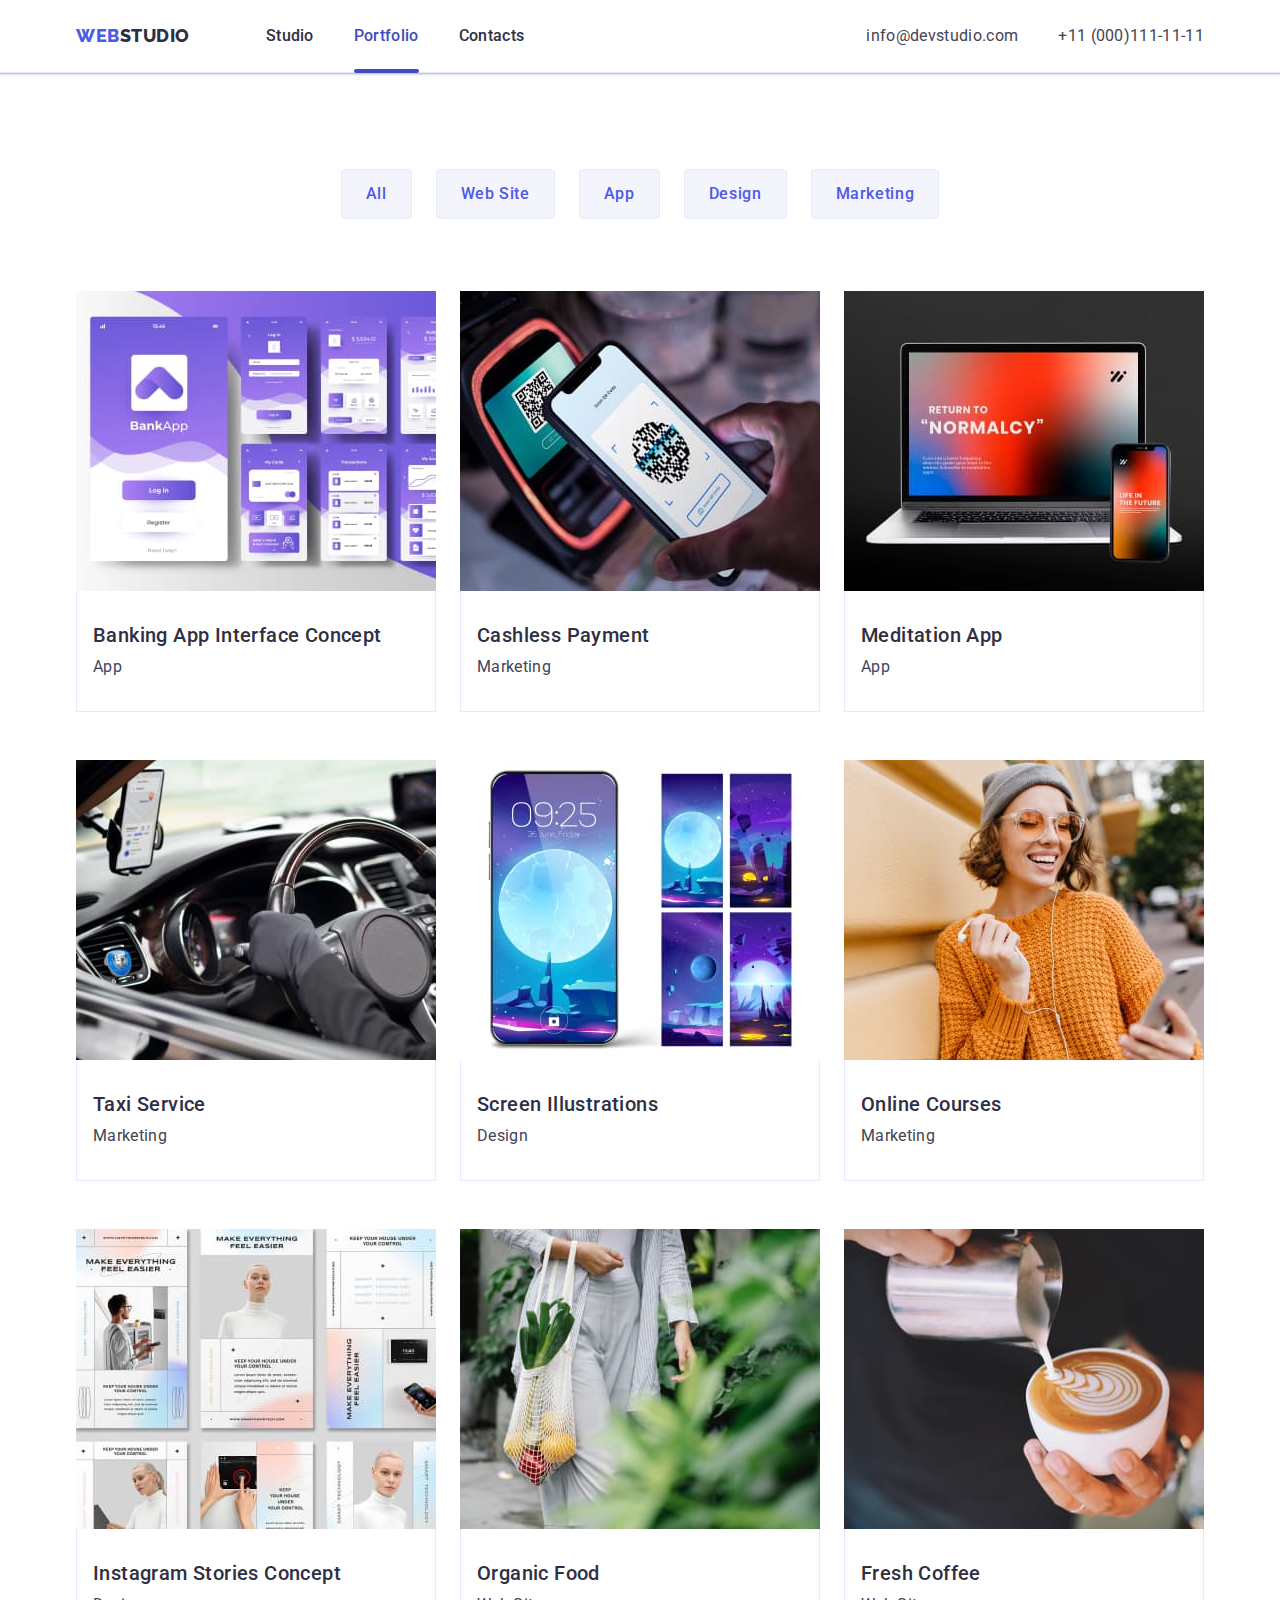
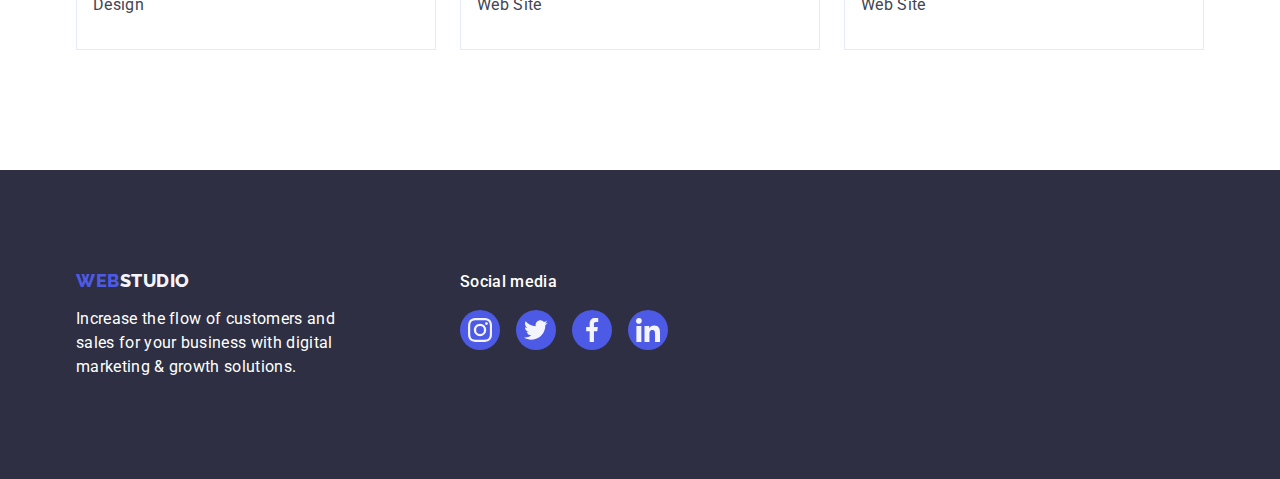
==== portfolio.html @ a8291825 "Initial commit" ====
<!DOCTYPE html>
<html lang="en">

<head>
    <meta charset="UTF-8">
    <meta http-equiv="X-UA-Compatible" content="IE=edge">
    <meta name="viewport" content="width=device-width, initial-scale=1.0">
    <title>Portfolio</title>
    <!-- Fonts -->
    <link rel="preconnect" href="https://fonts.googleapis.com">
    <link rel="preconnect" href="https://fonts.gstatic.com" crossorigin>
    <link
        href="https://fonts.googleapis.com/css2?family=Raleway:wght@800&family=Roboto:wght@400;500;700;900&display=swap"
        rel="stylesheet">
    <link rel="stylesheet" href="https://cdn.jsdelivr.net/npm/modern-normalize@1.1.0/modern-normalize.min.css">
    <link rel="stylesheet" href="./css/styles.css">
</head>

<body class=" body">
    <!-- Header section -->
    <header class="header">
        <div class="header-container container">
            <nav class=" header-nav list">
                <a class="header-web link" href="./index.html">WEB<span class="header-studio link">Studio</span></a>
                <ul class="header-list list">
                    <li class="header-item list">
                        <a class="header-link link" href="./index.html">Studio</a>
                    </li>
                    <li class="header-item list">
                        <a class="header-link current link" href="./portfolio.html">Portfolio</a>
                    </li>
                    <li class="header-item list">
                        <a class="header-link link" href="">Contacts</a>
                    </li>
                </ul>
            </nav>
            <address class=" adress-header">
                <ul class="adress list">
                    <li class="adress-item">
                        <a class="adress-mail link" href=" mailto:info@devstudio.com">info@devstudio.com</a>
                    </li>
                    <li><a class="adress-mail link" href="tel:+110001111111">+11 (000)111-11-11</a>
                    </li>
                </ul>
            </address>
        </div>
    </header>
    <main class="main-buttons">
        <!-- Buttons menu -->
        <section class="buttons-menu">
            <div class="container">
                <h1 class="visually-hidden">Main menu</h1>
                <ul class="buttons-menu-list list">
                    <li><button class="buttons-menu-btn" type="button">All</button></li>
                    <li><button class="buttons-menu-btn" type="button">Web Site</button></li>
                    <li><button class="buttons-menu-btn" type="button">App</button></li>
                    <li><button class="buttons-menu-btn" type="button">Design</button></li>
                    <li><button class="buttons-menu-btn" type="button">Marketing</button></li>
                </ul>
                <!--Images what we do -->
                <ul class="images-list list">
                    <li class="images-item">
                        <a class="images-link link" href="">
                            <div class="images-box-overlay">
                                <img class=" images-photos" src="./images/Portfolio/img-1.jpg" alt="App Interfaces"
                                    width="360" height="300" />
                                <div class="overlay">
                                    <p class="images-overlay">
                                        14 Stylish and User-Friendly App Design Concepts · Task Manager App · Calorie
                                        Tracker App · Exotic Fruit Ecommerce App ·
                                        Cloud Storage App
                                    </p>
                                </div>
                            </div>
                            <div class="images-container">
                                <h2 class="images-title">Banking App Interface Concept</h2>
                                <p class="images-text">App</p>
                            </div>
                        </a>
                    </li>
                    <li class="images-item">
                        <a class="images-link link" href="">
                            <div class="images-box-overlay">
                                <img class="images-photos" src="./images/Portfolio/img-2.jpg" alt="Cashless Payment"
                                    width="360" height="300" />
                                <div class="overlay">
                                    <p class="images-overlay">
                                        14 Stylish and User-Friendly App Design Concepts · Task Manager App · Calorie
                                        Tracker App · Exotic Fruit Ecommerce App ·
                                        Cloud Storage App
                                    </p>
                                </div>
                            </div>
                            <div class="images-container">
                                <h2 class="images-title">Cashless Payment</h2>
                                <p class="images-text">Marketing</p>
                            </div>
                        </a>
                    </li>
                    <li class="images-item">
                        <a class="images-link link" href="">
                            <div class="images-box-overlay">
                                <img class="images-photos" src="./images/Portfolio/img-3.jpg" alt="Laptop with app"
                                    width="360" height="300" />
                                <div class="overlay">
                                    <p class="images-overlay">
                                        14 Stylish and User-Friendly App Design Concepts · Task Manager App · Calorie
                                        Tracker App · Exotic Fruit Ecommerce App ·
                                        Cloud Storage App
                                    </p>
                                </div>
                            </div>
                            <div class="images-container">
                                <h2 class="images-title">Meditation App</h2>
                                <p class="images-text">App</p>
                            </div>
                        </a>
                    </li>
                    <li class="images-item">
                        <a class="images-link link" href="">
                            <div class="images-box-overlay">
                                <img class="images-photos" src="./images/Portfolio/img-4.jpg" alt="Car with man inside"
                                    width="360" height="300" />
                                <div class="overlay">
                                    <p class="images-overlay">
                                        14 Stylish and User-Friendly App Design Concepts · Task Manager App · Calorie
                                        Tracker App · Exotic Fruit Ecommerce App ·
                                        Cloud Storage App
                                    </p>
                                </div>
                            </div>
                            <div class="images-container">
                                <h2 class="images-title">Taxi Service</h2>
                                <p class="images-text">Marketing</p>
                            </div>
                        </a>
                    </li>
                    <li class="images-item">
                        <a class="images-link link" href="">
                            <div class="images-box-overlay">
                                <img class="images-photos" src="./images/Portfolio/img-5.jpg" alt="Smartphone's screens"
                                    width="360" height="300" />
                                <div class="overlay">
                                    <p class="images-overlay">
                                        14 Stylish and User-Friendly App Design Concepts · Task Manager App · Calorie
                                        Tracker App · Exotic Fruit Ecommerce App ·
                                        Cloud Storage App
                                    </p>
                                </div>
                            </div>
                            <div class="images-container">
                                <h2 class="images-title">Screen Illustrations</h2>
                                <p class="images-text">Design</p>
                            </div>
                        </a>
                    </li>
                    <li class="images-item">
                        <a class="images-link link" href="">
                            <div class="images-box-overlay">
                                <img class="images-photos" src="./images/Portfolio/img-6.jpg" alt="Happy women"
                                    width="360" height="300" />
                                <div class="overlay">
                                    <p class="images-overlay">
                                        14 Stylish and User-Friendly App Design Concepts · Task Manager App · Calorie
                                        Tracker App · Exotic Fruit Ecommerce App ·
                                        Cloud Storage App
                                    </p>
                                </div>
                            </div>
                            <div class="images-container">
                                <h2 class="images-title">Online Courses</h2>
                                <p class="images-text">Marketing</p>
                            </div>
                        </a>
                    </li>
                    <li class="images-item">
                        <a class="images-link link" href="">
                            <div class="images-box-overlay">
                                <img class="images-photos" src="./images/Portfolio/img-7.jpg" alt="Instagram Stories"
                                    width="360" height="300" />
                                <div class="overlay">
                                    <p class="images-overlay">
                                        14 Stylish and User-Friendly App Design Concepts · Task Manager App · Calorie
                                        Tracker App · Exotic Fruit Ecommerce App ·
                                        Cloud Storage App
                                    </p>
                                </div>
                            </div>
                            <div class="images-container">
                                <h2 class="images-title">Instagram Stories Concept</h2>
                                <p class="images-text">Design</p>
                            </div>
                        </a>
                    </li>
                    <li class="images-item">
                        <a class="images-link link" href="">
                            <div class="images-box-overlay">
                                <img class="images-photos" src="./images/Portfolio/img-8.jpg" alt="Organic Food"
                                    width="360" height="300" />
                                <div class="overlay">
                                    <p class="images-overlay">
                                        14 Stylish and User-Friendly App Design Concepts · Task Manager App · Calorie
                                        Tracker App · Exotic Fruit Ecommerce App ·
                                        Cloud Storage App
                                    </p>
                                </div>
                            </div>
                            <div class="images-container">
                                <h2 class="images-title">Organic Food</h2>
                                <p class="images-text">Web Site</p>
                            </div>
                        </a>
                    </li>
                    <li class="images-item">
                        <a class="images-link link" href="">
                            <div class="images-box-overlay">
                                <img class="images-photos" src="./images/Portfolio/img-9.jpg" alt="Cup of coffee"
                                    width="360" height="300" />
                                <div class="overlay">
                                    <p class="images-overlay">
                                        14 Stylish and User-Friendly App Design Concepts · Task Manager App · Calorie
                                        Tracker App · Exotic Fruit Ecommerce App ·
                                        Cloud Storage App
                                    </p>
                                </div>
                            </div>
                            <div class="images-container">
                                <h2 class="images-title">Fresh Coffee</h2>
                                <p class="images-text">Web Site</p>
                            </div>
                        </a>
                    </li>
                </ul>
            </div>
        </section>

    </main>
    <!-- Footer section -->
    <footer class="footer">
        <div class="footer-container container">
            <div class="footer-logo">
                <a class="footer-web link" href="./index.html">WEB<span class="footer-studio link">Studio</span></a>
                <p class="footer-text">
                    Increase the flow of customers and sales for your business with digital
                    marketing & growth solutions.
                </p>
            </div>
            <div class="social-container">
                <p class="footer-text-social">Social media</p>
                <ul class="socials-list list">
                    <li class="socials-item">
                        <a class="footer-link link" href="https://instagram.com" target="_blank"
                            rel="noopener no referrer" aria-label="Instagram icon">
                            <svg class="socials-icon" width="24" height="24">
                                <use href="./images/icons.svg#icon-instagram1"></use>
                            </svg>
                        </a>
                    </li>
                    <li class="socials-item">
                        <a class="footer-link link" href="https://twitter.com" target="_blank"
                            rel="noopener no referrer" aria-label="Twitter icon">
                            <svg class="socials-icon" width="24" height="24">
                                <use href="./images/icons.svg#icon-twitter2"></use>
                            </svg>
                        </a>
                    </li>
                    <li class="socials-item">
                        <a class="footer-link link" href="https://facebook.com" target="_blank"
                            rel="noopener no referrer" aria-label="Facebook icon">
                            <svg class="socials-icon" width="24" height="24">
                                <use href="./images/icons.svg#icon-facebook3"></use>
                            </svg>
                        </a>
                    </li>
                    <li class="socials-item">
                        <a class="footer-link link" href="https://linkedin.com" target="_blank"
                            rel="noopener no referrer" aria-label="Linkedin icon">
                            <svg class="socials-icon" width="24" height="24">
                                <use href="./images/icons.svg#icon-linkedin4"></use>
                            </svg>
                        </a>
                    </li>
                </ul>
            </div>
        </div>
    </footer>

</body>

</html>
---- css/styles.css ----
/**
  |============================
  | Colors
  |============================
*/

:root {
  --iris: #4d5ae5;
  --ocean: #404bbf;
  --navy-blue: #2e2f42;
  --green: #31d0aa;
  --slate: #434455;
  --light-slate: #8e8f99;
  --cornflower: #e7e9fc;
  --cloud: #f4f4fd;
  --navy-blue-modal: #2e2f42;
  --grey: #2e2f42;
  --white: #ffffff;
  --dairy: #fcfcfc;


/**
  |============================
  | Fonts
  |============================
*/
  --primary-font: Roboto, sans-serif;
  --secodary-font: Raleway, sans-serif;
  
  /**
    |============================
    | Text colors
    |============================
  */
  --main-txt-cl: #434455;
  --light-txt-cl: #2e2f42;
  --accent-txt-cl:#4d5ae5;
  --navi-focus-cl:#404BBF;
  --mail-txt-cl: #434455;
  --white-txt-cl: #ffffff;
  --footer-txt-cl:#f4f4fd;
  /**
    |============================
    | BG Colors
    |============================
  */

  --background: #2e2f42;
  --background-btn:#4d5ae5;
  --bck-clr-main:#ffffff;


  /**
    |============================
    | Color bottom
    |============================
  */
  --btm-border:#e7e9fc;

  /**
    |============================
    | Customers icon
    |============================
  */
--cust-icon:#8e8f99;


  /**
    |============================
    | Others
    |============================
  */

  --indent:24px;
  --anim:250ms cubic-bezier(0.4, 0, 0.2, 1); 

}

/**
  |============================
  | Base styles
  |============================
*/
/* RESET  start*/

h1,
h2,
h3,
h4,
h5,
h6,
p {
  margin: 0;
}

.img{
  display: block;
}
.visually-hidden {
  position: absolute;
  white-space: nowrap;
  width: 1px;
  height: 1px;
  overflow: hidden;
  border: 0;
  padding: 0;
  clip: rect(0 0 0 0);
  clip-path: inset(50%);
  margin: -1px;
}

.section{
  padding-top: 120px;
  padding-bottom: 120px;
}

.benefits {
  padding-bottom: 120px;
  padding-top: 120px;
}

.list{
list-style: none;
padding: 0;
margin: 0;
}

.decoration{
  text-decoration: none;
}
.link{
  text-decoration: none;
}

.adress-header{
  font-style: normal
}
/* Reset end */

.container {
  width: 1158px;
  margin-left: auto;
  margin-right: auto;
  padding-left: 15px;
  padding-right: 15px;
}

/**
  |============================
  | Body section
  |============================
*/

.body{
  font-family: var(--primary-font);
  font-size: 16px;
  color: var(--main-txt-cl);
  background-color: var(--bck-clr-main);

}

/**
  |============================
  | HEADER
  |============================
*/

.header-container{
  display: flex;
  align-items: center;
  
}


.header-web {
margin-right: 76px;
font-family: "Raleway", sans-serif;
font-weight: 800;
font-size: 18px;
line-height: 1.17;
letter-spacing: 0.03em;
text-transform: uppercase;
color: var(--accent-txt-cl);
}

.header-studio {
  color: var(--light-txt-cl);
}

.header-link-studio {
  font-weight: 800;
  font-size: 18px;
  line-height: 1.17;
  color: var(--light-txt-cl);
  font-family: var(--secodary-font);
  letter-spacing: 0.03em;
  text-transform: uppercase;
}

.header {
border-bottom: 1px solid #e7e9fc;
box-shadow: 0px 2px 1px rgba(46, 47, 66, 0.08), 0px 1px 1px rgba(46, 47, 66, 0.16), 0px 1px 6px rgba(46, 47, 66, 0.08);
}

.header-list {
gap: 40px;
display:flex;
align-items: center;
}

.header-nav{
 display:flex;
 align-items: center;
 margin-right: auto
}

.header-link {
  position: relative;
  display: block;
  padding-top: 24px;
  padding-bottom: 24px;
  font-weight: 500;
  font-size: 16px;
  line-height: 1.5;
  letter-spacing: 0.02em;
  color: var(--light-txt-cl);
  transition: color var(--anim);

}

.header-link::after {
position: absolute;
content: '';
width: 100%;
bottom: -1px;
height: 4px;
border-radius: 2px;
display: block;
transition: background-color var(--anim);
}

.header-link.current{
color: var(--navi-focus-cl);
}

.header-link.current::after,
.header-link:hover::after,
.header-link:focus::after{
background-color: var(--navi-focus-cl);
}


.header-link:hover{
  color: #404bbf;
}
.header-link:focus{
  color:#404bbf;
}

.adress {
display: flex;
gap: 40px;
}


.adress-mail-end {
  margin-right: 0;
}


.adress-mail {
  font-size: 16px;
  line-height: 1.5;
  letter-spacing: 0.02em;
  color: var(--main-txt-cl);
  transition: color var(--anim);
}

.adress-mail:hover{
  color: #404bbf;
}
.adress-mail:focus{
  color: #404bbf;
}


/**
  |============================
  | Hero section
  |============================
*/

.hero {
max-width: 1440px;
max-height: 600px;
padding-top: 188px;
padding-bottom: 188px;
background-color: var(--background);
background-position: center;
background-size: cover;
background-repeat: no-repeat;
background-image: linear-gradient(rgba(46, 47, 66, 0.7), rgba(46, 47, 66, 0.7)), url(../images/section1/people-office.jpg);
margin-left: auto;
margin-right: auto;
}

.hero-title {
max-width: 496px;
font-size: 56px;
line-height: 1.07;
text-align: center;
letter-spacing: 0.02em;
color: #ffffff;
margin-left: auto;
margin-right: auto;
margin-bottom: 48px;
}

.hero-btn {
margin: auto;
display: block;
min-width: 169px;
height: 56px;
border-radius: 4px;
padding: 16px 32px;
background-color: #4D5AE5;
font-family: "Roboto", sans-serif;
font-weight: 500;
font-size: 16px;
line-height: 1.5;
letter-spacing: 0.04em;
border: none;
color: #ffffff;
cursor: pointer;
transition: background-color var(--anim);
}

.hero-btn:focus{
background-color: #404BBF;
}
.hero-btn:hover{
  background-color: #404BBF;
}

/**
  |============================
  | Benefits section
  |============================
*/


.icons {
display: flex;
align-items: center;
justify-content: center;
border-radius: 4px;
margin-bottom: 8px;
width: 264px;
height: 112px;
background-color: #F4F4FD;
}

.benefits-icon {

}

.benefits-item {
width: calc((100% - 72px) / 4);
}

.benefits-list {
  display: flex;
  gap: 24px;
}

.benefits-titles {
}

.benefits-title {
  font-weight: 500;
  font-size: 20px;
  margin-bottom: 8px;
  line-height: 1.2;
  letter-spacing: 0.02em;
  color: var(--light-txt-cl);
}

.benefits-text {
font-size: 16px;
line-height: 1.5;
letter-spacing: 0.02em;
font-family: var(--primary-font);
color: var(--main-txt-cl);
}



/**
  |============================
  | What are we doing section
  Images
  |============================
*/

.img-section-images {
  display: flex;
  gap: 24px;
  padding-bottom: 120px;
}

.img-section-title {
  margin-bottom: 72px;
  font-size: 36px;
  line-height: 1.11;
  text-align: center;
  letter-spacing: 0.02em;
  text-transform: capitalize;
  color: var(--light-txt-cl);
}

.img-section-item {

}

.img-section-img {
  display: block;
  max-width: 100%;
}


/**
  |============================
  | Our team section
  |============================
*/

.section-team {
  background-color:#F4F4FD ;
}

.team-title {
  margin-bottom: 72px;
  font-size: 36px;
  line-height: 1.11;
  text-align: center;
  letter-spacing: 0.02em;
  text-transform: capitalize;
  color: var(--light-txt-cl);
}

.team-list {
display: flex;
gap: 24px;
}

.team-name {
padding: 32px 0px;
border-radius: 0px 0px 4px 4px;
}


.team-item {
background-color: #FFFFFF;
border-radius: 0px 0px 4px 4px;
box-shadow:0px 1px 6px rgba(46, 47, 66, 0.08),
  0px 1px 1px rgba(46, 47, 66, 0.16),
  0px 2px 1px rgba(46, 47, 66, 0.08);
}

.team-img {
display: block;
max-width: 100%;
}


.team-img:focus{
box-shadow: 1px 0px 2px rgba(46, 47, 66, 0.08), 1px 0px 1px rgba(46, 47, 66, 0.16), 6px 0px 1px rgba(46, 47, 66, 0.08);
}

.team-headline {
margin-bottom: 8px;
text-align: center;
font-weight: 500;
font-size: 20px;
line-height: 1.2;
letter-spacing: 0.02em;
color: var(--light-txt-cl);
}

.team-text {
text-align: center;
font-size: 16px;
line-height: 1.5;
letter-spacing: 0.02em;
color: var(--main-txt-cl);
margin-bottom: 8px;
}

/**
  |============================
  | Socials icons
  |============================
*/
.socials {
  display: flex;
  justify-content: center;
  gap: 24px;
}


.socials-item {
  width: 40px;
  height: 40px;
}

.socials-link {
  width: 100%;
  height: 100%;
  background-color: var(--accent-txt-cl);
  border-radius: 50%;
  display: flex;
  align-items: center;
  justify-content: center;
  transition: background-color var(--anim);
  }

.socials-icon {
  fill:var(--footer-txt-cl);
}

.socials-link:hover {
  background-color: #404bbf;
}

.socials-link:focus {
  background-color: #404bbf;
}

.social-container {

}


/**
  |============================
  | Customers section
  |============================
*/


.customers {

}

.customers-title {
font-size: 36px;
line-height: 1.11;
text-align: center;
line-height: 1.1;
letter-spacing: 0.02em;
text-transform: capitalize;
color: var(--light-txt-cl);
margin-bottom: 72px;
}

.customers-list {
display: flex;
gap:24px;
}

.customers-item {
display: flex;
width: calc((100% - 120px) / 6);
height: 88px;
gap: 24px;
justify-content: center;
align-content: space-between;
flex-wrap: wrap;
flex-direction: column-reverse;
}


.customers-link { 
  display: flex;
  justify-content: center;
  color:var(--cust-icon);
  width: 100%;
  height: 100%;
  gap: 24px;
  align-items: center;
  border: 1px solid #8e8f99;
  border-radius:4px;
  transition: border-color var(--anim), color var(--anim);
  
}

.customers-link:hover {
border-color: #404bbf;
color: #404bbf;
}

.customers-link:focus {
border-color: #404bbf;
color:#404bbf;
}

.customers-icon {
fill: currentColor;
} 

.customers-logo {
}


/**
  |============================
  | Footer 
  |============================
*/
.footer {
  padding: 100px 0;
  background-color: var(--background);
}

.footer-web {
margin-bottom: 16px;
display: inline-block;
font-weight: 800;
font-size: 18px;
line-height: 1.16;
color: var(--accent-txt-cl);
font-family: var(--secodary-font);
line-height: 1.17;
letter-spacing: 0.03em;
text-transform: uppercase;
}

.footer-studio {
font-weight: 800;
font-size: 18px;
line-height: 1.16;
color:var(--footer-txt-cl);
font-family:var(--secodary-font);
line-height: 1.17;
letter-spacing: 0.03em;
text-transform: uppercase;
}

.footer-text {
letter-spacing: 0.02em;
font-weight: 400;
font-size: 16px;
line-height: 1.5;
color:var(--bck-clr-main);
}

.footer-text-social {
font-weight: 500;
font-size: 16px;
letter-spacing: 0.02em;
color: var(--white-txt-cl);
margin-bottom: 16px;
line-height: 1.5;

}


.footer-social {
}

.socials-list {
  display: flex;
  gap: 16px;

}

.footer-container {
display: flex;
align-items: baseline;
}

.footer-link{
width: 100%;
height: 100%;
background-color:var(--accent-txt-cl);
border-radius: 50%;
display: flex;
align-items: center;
justify-content: center;
transition: background-color var(--anim);
}

.footer-link:hover {
  background-color:#31d0aa;
}

.footer-link:focus {
  background-color: #31d0aa;
}


.footer-icon {
  fill: var(--footer-txt-cl);
}


.footer-logo {
  margin-right: 120px;
  width: 264px;
}







/**
  |============================
  | Portfolio page
  |============================
*/

/**
  |============================
  | Header
  |============================
*/

.adress-mail:hover {
  color: #404bbf;
}

.adress-mail:focus {
  color: #404bbf;
}

.adress-tel {
  font-size: 16px;
  line-height: 1.5;
  letter-spacing: 0.02em;
  color: var(--main-txt-cl);
  transition: color var(--anim);
}

.adress-tel:hover {
  color: #404bbf;
}

.adress-tel:focus {
  color: #404bbf;
}

/**
  |============================
  | Buttons section
  |============================
*/
.buttons-menu {
  padding: 96px 0 120px;
}

.buttons-menu-list {
justify-content: center;
margin-bottom: 72px;
display: flex;
gap: 24px;
}


.buttons-menu-item {
}

.buttons-menu-title {}

.buttons-menu-btn {
  min-width: 69px;
  min-height: 48px;
  padding: 12px 24px;
  font-family: "Roboto", sans-serif;
  font-weight: 500;
  font-size: 16px;
  line-height: 1.5;
  text-align: center;
  border-radius: 4px;
  border: 1px solid var(--btm-border);
  letter-spacing: 0.04em;
  color: var(--accent-txt-cl);
  background-color: var(--footer-txt-cl);
  cursor: pointer;
  transition: border var(--anim), color var(--anim), background-color var(--anim), box-shadow var(--anim);
}

.buttons-menu-btn:hover {
border: 1px solid transparent;
color: #FFFFFF;
}

.buttons-menu-btn:focus {
  border: 1px solid transparent;
  color: #FFFFFF;
}

.buttons-menu-btn:hover {
background-color:#404BBF;
}

.buttons-menu-btn:focus {
  background-color: #404BBF;
}

.buttons-menu-btn:focus {
box-shadow: 0px 3px 1px rgba(0, 0, 0, 0.1),
  0px 2px 1px rgba(0, 0, 0, 0.08),
  0px 2px 2px rgba(0, 0, 0, 0.12);}

.buttons-menu-btn:hover {
  box-shadow: 0px 3px 1px rgba(0, 0, 0, 0.1),
    0px 2px 1px rgba(0, 0, 0, 0.08),
    0px 2px 2px rgba(0, 0, 0, 0.12);
}
/**
  |============================
  | Images sectiom
  |============================
*/

.images-list {
display: flex;
gap: var(--indent);
flex-wrap: wrap;
row-gap: 48px
}

.images-photos{
  display: block;
}

.images-box-overlay {
position: relative;
overflow: hidden;
}

.overlay {
position: absolute;
top: 0;
left: 0;
transform: translateY(100%);

width: 100%;
height: 100%;
padding: 32px;

background-color: var(--background-btn);
transition: transform var(--anim);
}

.images-overlay {
font-weight: 400;
letter-spacing: 0.02em;
line-height: 1.5;
color: var(--footer-txt-cl);
font-family: var(--primary-font);
text-align: left;
}

.images-link:hover .overlay{
transform: translateY(0);
}

.images-link:focus .overlay {
transform: translateY(0);
}


.images-item {
width: calc((100% - 48px) / 3);
}

.images-link {
display: block;
transition: box-shadow var(--anim);
}



.images-link:hover {
box-shadow: 0px 1px 6px rgba(46, 47, 66, 0.08), 0px 1px 1px rgba(46, 47, 66, 0.16), 0px 2px 1px rgba(46, 47, 66, 0.08);
}

.images-link:focus {
  box-shadow: 0px 1px 6px rgba(46, 47, 66, 0.08), 0px 1px 1px rgba(46, 47, 66, 0.16), 0px 2px 1px rgba(46, 47, 66, 0.08);
}

.images-container {
  padding: 32px 16px;
  border: 1px solid #e7e9fc;
  border-top: none;
}


.images-title {
margin-bottom: 8px;
font-weight: 500;
font-size: 20px;
line-height: 1.2;
letter-spacing: 0.02em;
color: var(--light-txt-cl);
}

.images-text {
font-size: 16px;
line-height: 1.5;
letter-spacing: 0.02em;
color: var(--main-txt-cl);
}
/**
  |============================
  | Modal window
  |============================
*/

.backdrop {
position: fixed;
top: 0;
left: 0;
background: rgba(46, 47, 66, 0.4);
width: 100%;
height: 100%;
transition: opacity var(--anim), visibility var(--anim);
} 

.backdrop.is-hidden {
opacity: 0;
visibility: hidden;
pointer-events: none;
}

.modal {
position: absolute;
top: 50%;
left: 50%;
transform: translate(-50%, -50%) rotate(0) scale(1);
opacity: 1;

width: 408px;
min-height: 584px;

border-radius: 4px;
background-color: #FCFCFC;
box-shadow: 0px 1px 1px rgba(0, 0, 0, 0.14), 0px 1px 3px rgba(0, 0, 0, 0.12), 0px 2px 1px rgba(0, 0, 0, 0.2);

transition: transform var(--anim);
}

.backdrop.is-hidden.modal{
transform: translate(-50%, -50%) rotate(0) scale(1);
opacity: 1;
}

.modal-button {
position: absolute;
display: block;

top: 24px;
right: 24px;
margin-left: auto;
width: 24px;
height: 24px;
border: none;
border-radius: 50%;
cursor: pointer;
background: #E7E9FC;
border: 1px solid rgba(0, 0, 0, 0.1);
transition: transform var(--anim);
}

.modal-icon {
display: block;
margin: auto;
}
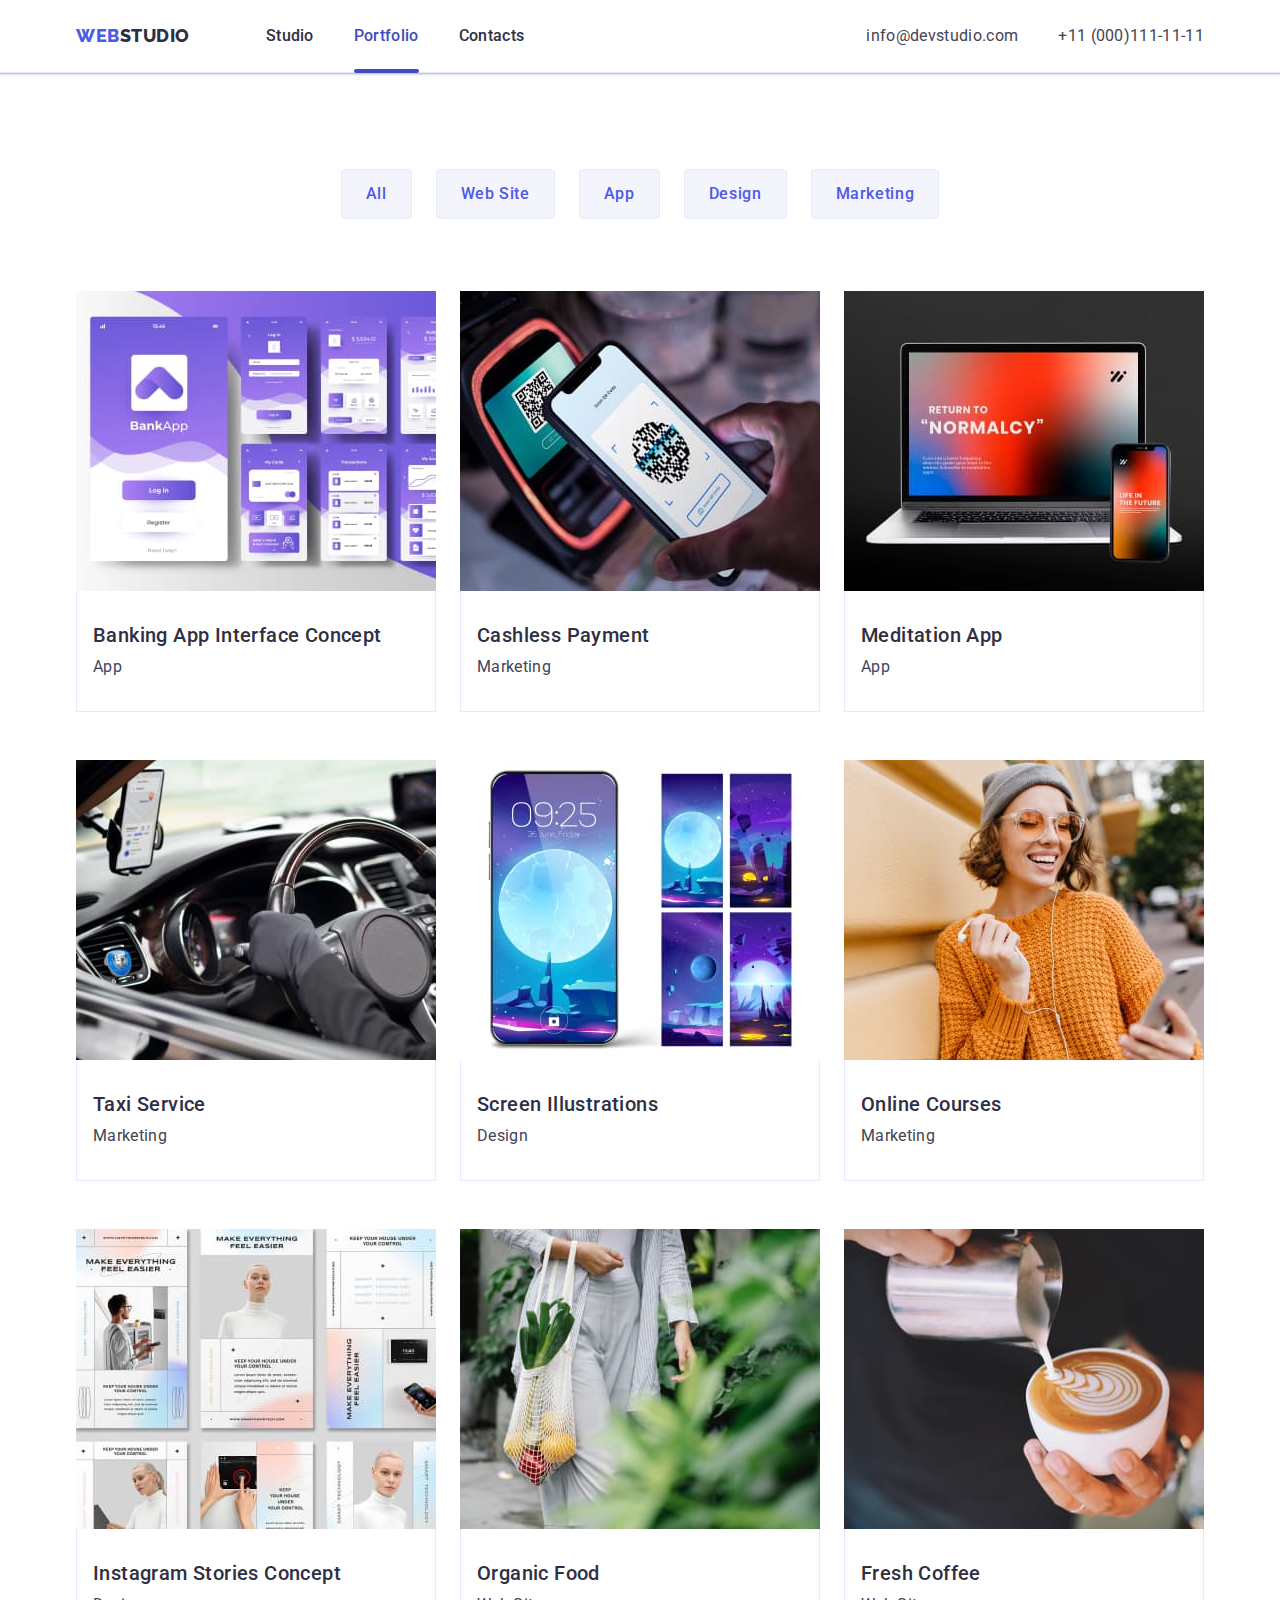
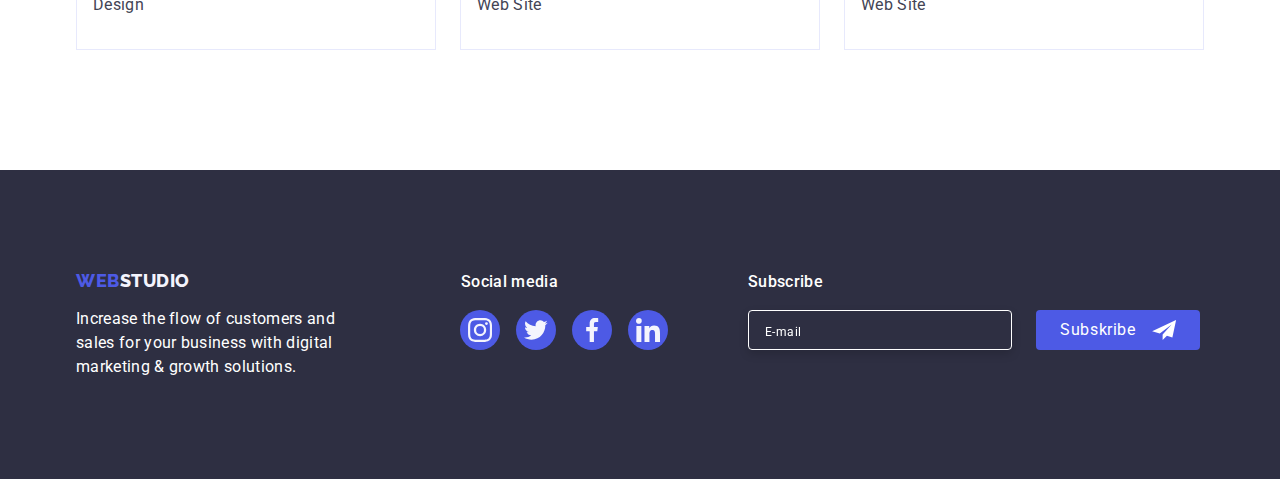
==== commit 7b5c5f05: "Hw day 3" ====
--- a/portfolio.html
+++ b/portfolio.html
@@ -282,6 +282,20 @@
                     </li>
                 </ul>
             </div>
+            <form class="subskribe-form" name="subskribe_form">
+                <p class="footer-text-subskribe">Subscribe</p>
+                <div class="subskribe-box">
+                    <label>
+                        <input class="footer-email-input" type="email" name="user_email" placeholder="E-mail" />
+                    </label>
+                    <!-- Button form subskribe -->
+                    <button class="subskribe-btn" type="submit">Subskribe
+                        <svg class="send-icon" width="24" height="20">
+                            <use href="./images/icons.svg#icon-icon-send"></use>
+                        </svg>
+                    </button>
+                </div>
+            </form>
         </div>
     </footer>
 
--- a/css/styles.css
+++ b/css/styles.css
@@ -657,14 +657,75 @@
 
 .footer-text-social {
 font-weight: 500;
+margin-left: 1px;
 font-size: 16px;
 letter-spacing: 0.02em;
 color: var(--white-txt-cl);
 margin-bottom: 16px;
 line-height: 1.5;
-
-}
-
+}
+.footer-text-subskribe {
+  font-weight: 500;
+  margin-left: 1px;
+  margin-left: 80px;
+  font-size: 16px;
+  letter-spacing: 0.02em;
+  color: var(--white-txt-cl);
+  margin-bottom: 16px;
+  line-height: 1.5;
+}
+
+
+.footer-email-input {
+  width: 264px;
+  height: 40px;
+  padding: 8px 16px;
+  margin-left: 80px;
+
+  filter: drop-shadow(0px 4px 4px rgba(0, 0, 0, 0.15));
+  border: 1px solid #FFFFFF;
+  border-radius: 4px;
+  background-color: var(--background);
+  outline: 2px solid transparent;
+  outline-offset: -2px;
+
+  transition: outline-color var(--anim);
+
+}
+
+.footer-email-input::placeholder {
+  font-size: 12px;
+  color:#FFFFFF;
+  letter-spacing: 0.04em;
+  
+}
+
+.subskribe-btn {
+
+font-size: 16px;
+color: #FFFFFF;
+border: none;
+cursor: pointer;
+
+background-color: var(--background-btn);
+border-radius: 4px;
+display: flex;  
+justify-content: center;
+align-items: center;
+padding: 8px 24px;
+letter-spacing: 0.04em;
+gap: 16px;
+}
+
+.subskribe-box {
+  display: flex;
+  gap: 24px;
+
+}
+
+.send-icon {
+fill: #FFFFFF;
+}
 
 .footer-social {
 }
@@ -672,8 +733,16 @@
 .socials-list {
   display: flex;
   gap: 16px;
-
-}
+}
+
+
+/**
+  |============================
+  | Subskribe box
+  |============================
+*/
+
+
 
 .footer-container {
 display: flex;
@@ -946,6 +1015,7 @@
 
 width: 408px;
 min-height: 584px;
+padding: 24px;
 
 border-radius: 4px;
 background-color: #FCFCFC;
@@ -974,9 +1044,173 @@
 background: #E7E9FC;
 border: 1px solid rgba(0, 0, 0, 0.1);
 transition: transform var(--anim);
+
+transition: background-color var(--anim) ;
+}
+
+.modal-button:hover{
+background-color: var(--navi-focus-cl);
+fill: #FFFFFF;
 }
 
 .modal-icon {
 display: block;
 margin: auto;
-}+}
+
+.modal-title {
+  display: block;
+  text-align: center;
+
+  margin-top: 48px;
+  margin-bottom: 16px;
+
+}
+
+.modal-form {}
+
+.modal-form-label {
+  display: block;
+  font-size: 12px;
+  margin-bottom: 4px;
+  color: #8E8F99;
+}
+
+.modal-form-field {
+  position: relative;
+  margin-bottom: 8px;
+}
+
+.modal-form-input {
+width: 100%;
+height: 40px;
+padding-left: 38px;
+
+border: 1px solid rgba(46, 47, 66, 0.4);
+border-radius: 4px;
+
+outline: 2px solid transparent;
+outline-offset: -2px;
+transition: outline-color var(--anim);
+}
+
+.modal-form-input:focus{
+outline-color: var(--accent-txt-cl);
+}
+
+.modal-form-icon {
+  position: absolute;
+  top: 50%;
+  left: 19px;
+
+  transform: translateY(-50%);
+  transition: fill var(--anim);
+  pointer-events: none;
+}
+
+.modal-form-input:focus + .modal-form-icon{
+fill: var(--accent-txt-cl);
+}
+
+
+.modal-form-message {
+  display: block;
+
+  width: 100%;
+  min-height: 120px;
+  max-height: 180px;
+  padding: 8px 16px;
+  resize: none;
+  border: 1px solid rgba(46, 47, 66, 0.4);
+  border-radius: 4px;
+  
+margin-bottom: 16px;
+
+  outline: 2px solid transparent;
+  outline-offset: -2px;
+  transition: outline-color var(--anim);
+
+}
+
+.modal-form-message:focus{
+outline-color: var(--accent-txt-cl);
+}
+
+.modal-form-message::placeholder{
+  font-size: 12px;
+  color: rgba(46, 47, 66, 0.4);
+  letter-spacing: 0.04em;
+}
+
+.modal-form-agreement {
+  display: flex;
+  justify-content: center;
+  align-items:center;
+  gap: 6px;
+
+}
+
+.modal-form-agreement-box {
+  position: relative;
+  appearance: none;
+
+  width: 16px;
+  height: 16px;
+
+
+  border: 1px solid rgba(46, 47, 66, 0.4);
+  border-radius: 2px;
+  transition: var(--anim);
+}
+
+.visually-hidden {
+  position: absolute;
+  width: 1px;
+  height: 1px;
+  margin: -1px;
+  border: 0;
+  padding: 0;
+  white-space: nowrap;
+  clip-path: inset(100%);
+  clip: rect(0 0 0 0);
+  overflow: hidden;
+}
+
+.modal-form-agreement-box:checked {
+  background-color: var(--accent-bg-cl);
+  transition: var(--anim);
+}
+
+.modal-form-agreement-unchecked {
+  opacity: 1;
+  transition: var(--anim-fast);
+}
+
+input[type='checkbox']:checked+.modal-form-agreement-icon>.modal-form-agreement-unchecked {
+  opacity: 0;
+}
+
+.modal-form-agreement-checked {
+  opacity: 0;
+  transition: var(--anim-fast);
+}
+
+input[type='checkbox']:checked+.modal-form-agreement-icon>.modal-form-agreement-checked {
+  opacity: 1;
+}
+
+
+
+.modal-form-agreement-text {
+  font-size: 12px;
+  letter-spacing: 0.04em;
+  line-height: 1.17px;
+  color: #8E8F99;
+margin-bottom: 24px;
+margin-top: 16px;
+}
+
+.modal-form-agreement-link {
+  color: var(--background-btn);
+}
+
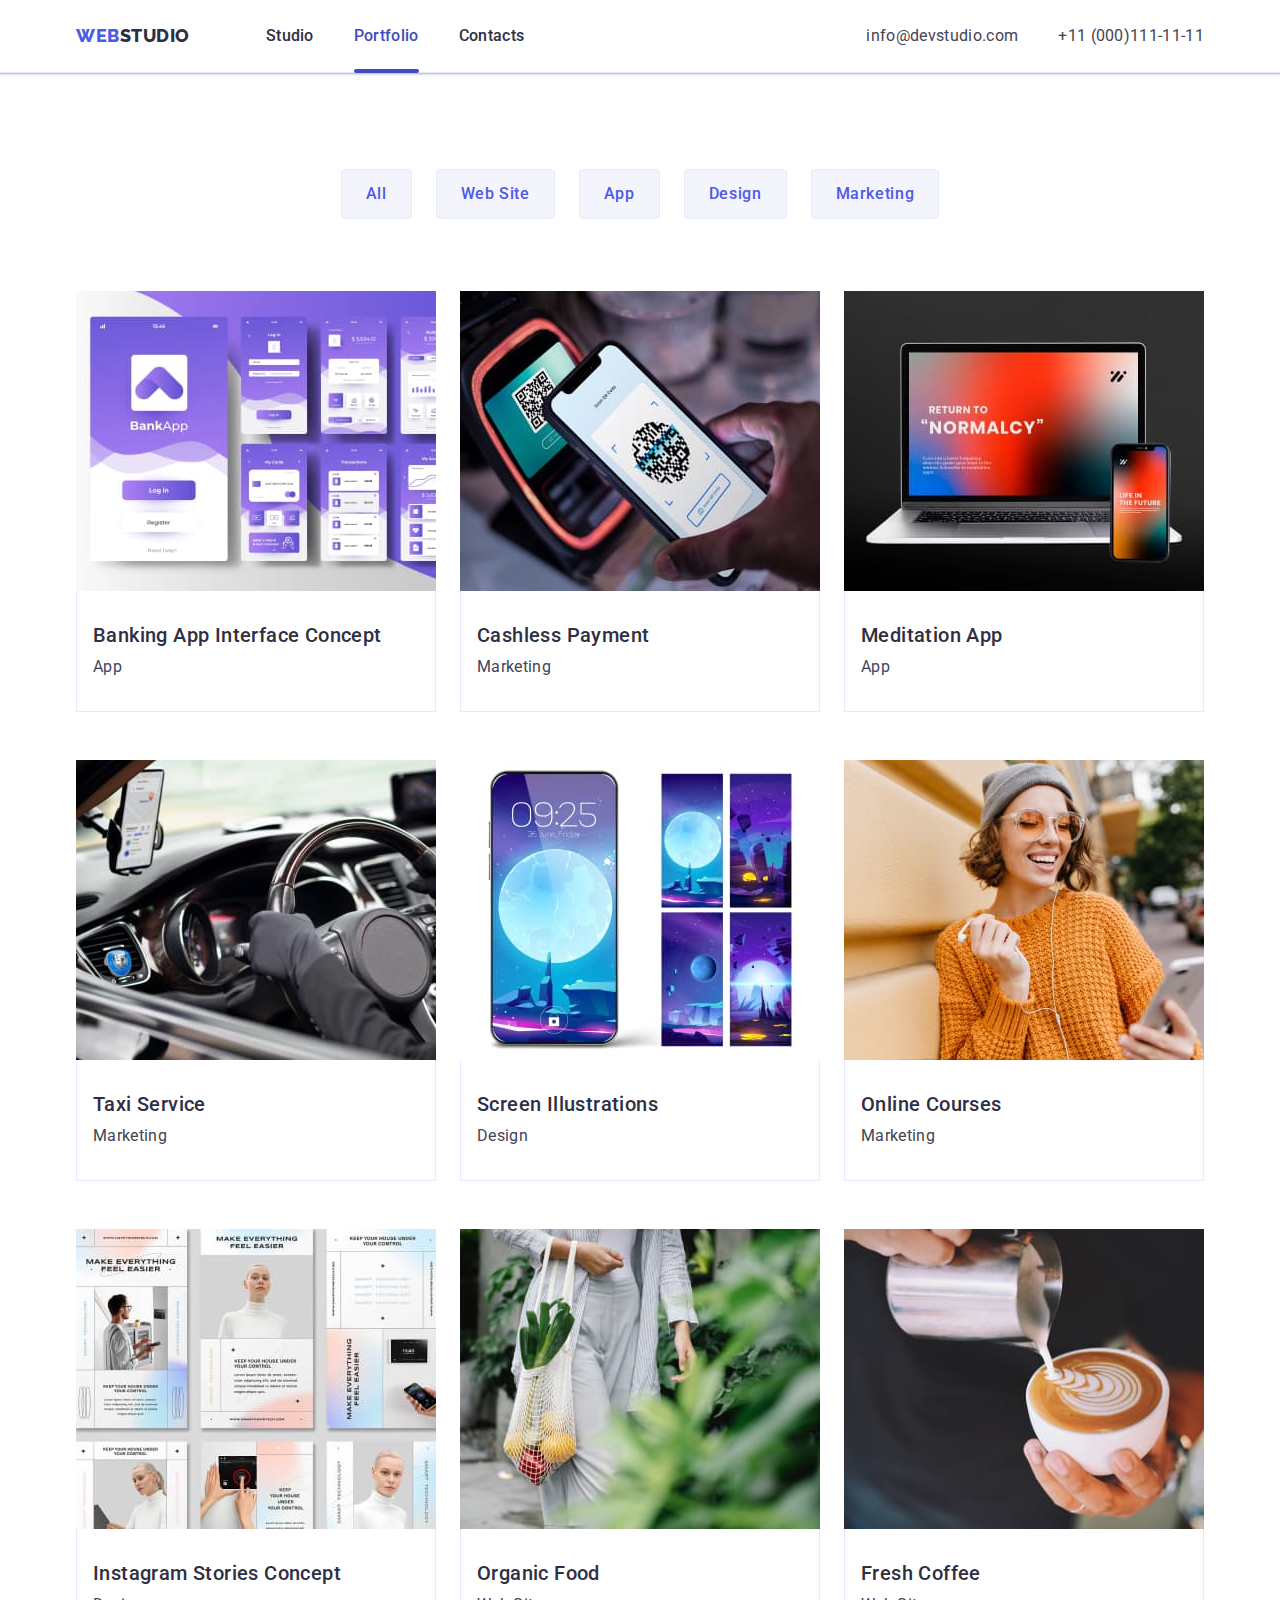
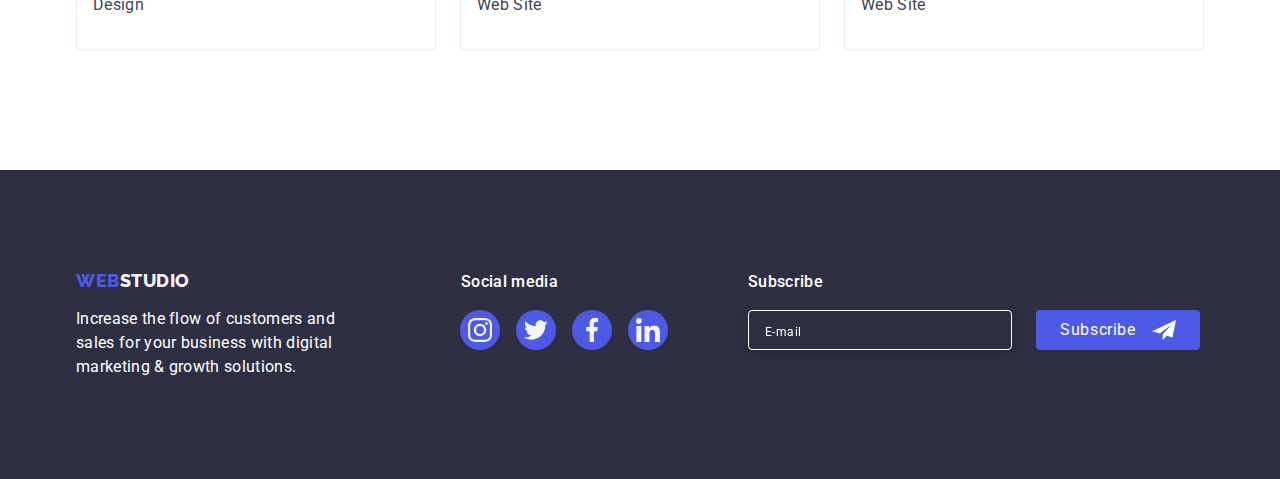
==== commit e57d5867: "hw update mistakes" ====
--- a/portfolio.html
+++ b/portfolio.html
@@ -282,20 +282,20 @@
                     </li>
                 </ul>
             </div>
-            <form class="subskribe-form" name="subskribe_form">
+            <div class="subkcribe-box">
                 <p class="footer-text-subskribe">Subscribe</p>
-                <div class="subskribe-box">
+                <form class="subskribe-form" name="subskribe_form">
                     <label>
                         <input class="footer-email-input" type="email" name="user_email" placeholder="E-mail" />
                     </label>
                     <!-- Button form subskribe -->
-                    <button class="subskribe-btn" type="submit">Subskribe
+                    <button class="subskribe-btn" type="submit">Subscribe
                         <svg class="send-icon" width="24" height="20">
                             <use href="./images/icons.svg#icon-icon-send"></use>
                         </svg>
                     </button>
-                </div>
-            </form>
+                </form>
+            </div>
         </div>
     </footer>
 
--- a/css/styles.css
+++ b/css/styles.css
@@ -538,7 +538,7 @@
 }
 
 .social-container {
-
+margin-right: 80px;
 }
 
 
@@ -664,10 +664,9 @@
 margin-bottom: 16px;
 line-height: 1.5;
 }
+
 .footer-text-subskribe {
   font-weight: 500;
-  margin-left: 1px;
-  margin-left: 80px;
   font-size: 16px;
   letter-spacing: 0.02em;
   color: var(--white-txt-cl);
@@ -680,8 +679,7 @@
   width: 264px;
   height: 40px;
   padding: 8px 16px;
-  margin-left: 80px;
-
+color: #FFFFFF;
   filter: drop-shadow(0px 4px 4px rgba(0, 0, 0, 0.15));
   border: 1px solid #FFFFFF;
   border-radius: 4px;
@@ -690,7 +688,7 @@
   outline-offset: -2px;
 
   transition: outline-color var(--anim);
-
+ ;
 }
 
 .footer-email-input::placeholder {
@@ -698,6 +696,11 @@
   color:#FFFFFF;
   letter-spacing: 0.04em;
   
+}
+
+.subskribe-form {
+  display: flex;
+  gap: 24px;
 }
 
 .subskribe-btn {
@@ -1016,6 +1019,7 @@
 width: 408px;
 min-height: 584px;
 padding: 24px;
+padding-top: 82px;
 
 border-radius: 4px;
 background-color: #FCFCFC;
@@ -1043,9 +1047,8 @@
 cursor: pointer;
 background: #E7E9FC;
 border: 1px solid rgba(0, 0, 0, 0.1);
-transition: transform var(--anim);
-
-transition: background-color var(--anim) ;
+
+transition: background-color var(--anim), fill var(--anim);
 }
 
 .modal-button:hover{
@@ -1053,6 +1056,11 @@
 fill: #FFFFFF;
 }
 
+.modal-button:focus {
+  background-color: var(--navi-focus-cl);
+  fill: #FFFFFF;
+}
+
 .modal-icon {
 display: block;
 margin: auto;
@@ -1062,7 +1070,6 @@
   display: block;
   text-align: center;
 
-  margin-top: 48px;
   margin-bottom: 16px;
 
 }
@@ -1076,6 +1083,14 @@
   color: #8E8F99;
 }
 
+.modal-form-label-agreement {
+display: flex;
+gap: 8px;
+justify-content: center;
+transition: var(--anim);
+align-items: center;
+}
+
 .modal-form-field {
   position: relative;
   margin-bottom: 8px;
@@ -1102,6 +1117,7 @@
   position: absolute;
   top: 50%;
   left: 19px;
+  fill:#2E2F42 ;
 
   transform: translateY(-50%);
   transition: fill var(--anim);
@@ -1142,15 +1158,10 @@
   letter-spacing: 0.04em;
 }
 
-.modal-form-agreement {
-  display: flex;
-  justify-content: center;
-  align-items:center;
-  gap: 6px;
-
-}
+
 
 .modal-form-agreement-box {
+
   position: relative;
   appearance: none;
 
@@ -1163,18 +1174,6 @@
   transition: var(--anim);
 }
 
-.visually-hidden {
-  position: absolute;
-  width: 1px;
-  height: 1px;
-  margin: -1px;
-  border: 0;
-  padding: 0;
-  white-space: nowrap;
-  clip-path: inset(100%);
-  clip: rect(0 0 0 0);
-  overflow: hidden;
-}
 
 .modal-form-agreement-box:checked {
   background-color: var(--accent-bg-cl);
@@ -1186,7 +1185,7 @@
   transition: var(--anim-fast);
 }
 
-input[type='checkbox']:checked+.modal-form-agreement-icon>.modal-form-agreement-unchecked {
+.modal-form-agreement-box:checked+.modal-form-agreement-icon>.modal-form-agreement-unchecked {
   opacity: 0;
 }
 
@@ -1195,7 +1194,7 @@
   transition: var(--anim-fast);
 }
 
-input[type='checkbox']:checked+.modal-form-agreement-icon>.modal-form-agreement-checked {
+.modal-form-agreement-box:checked+.modal-form-agreement-icon>.modal-form-agreement-checked {
   opacity: 1;
 }
 
@@ -1204,13 +1203,33 @@
 .modal-form-agreement-text {
   font-size: 12px;
   letter-spacing: 0.04em;
-  line-height: 1.17px;
+  width: 338px;
   color: #8E8F99;
-margin-bottom: 24px;
-margin-top: 16px;
+
 }
 
 .modal-form-agreement-link {
   color: var(--background-btn);
 }
 
+.send-btn {
+  margin-left: auto;
+  margin-right: auto;
+  margin-top: 28px;
+
+  display: block;
+  min-width: 169px;
+  height: 56px;
+  border-radius: 4px;
+  padding: 16px 32px;
+  background-color: #4D5AE5;
+  font-family: "Roboto", sans-serif;
+  font-weight: 500;
+  font-size: 16px;
+  line-height: 1.5;
+  letter-spacing: 0.04em;
+  border: none;
+  color: #ffffff;
+  cursor: pointer;
+  transition: background-color var(--anim);
+}